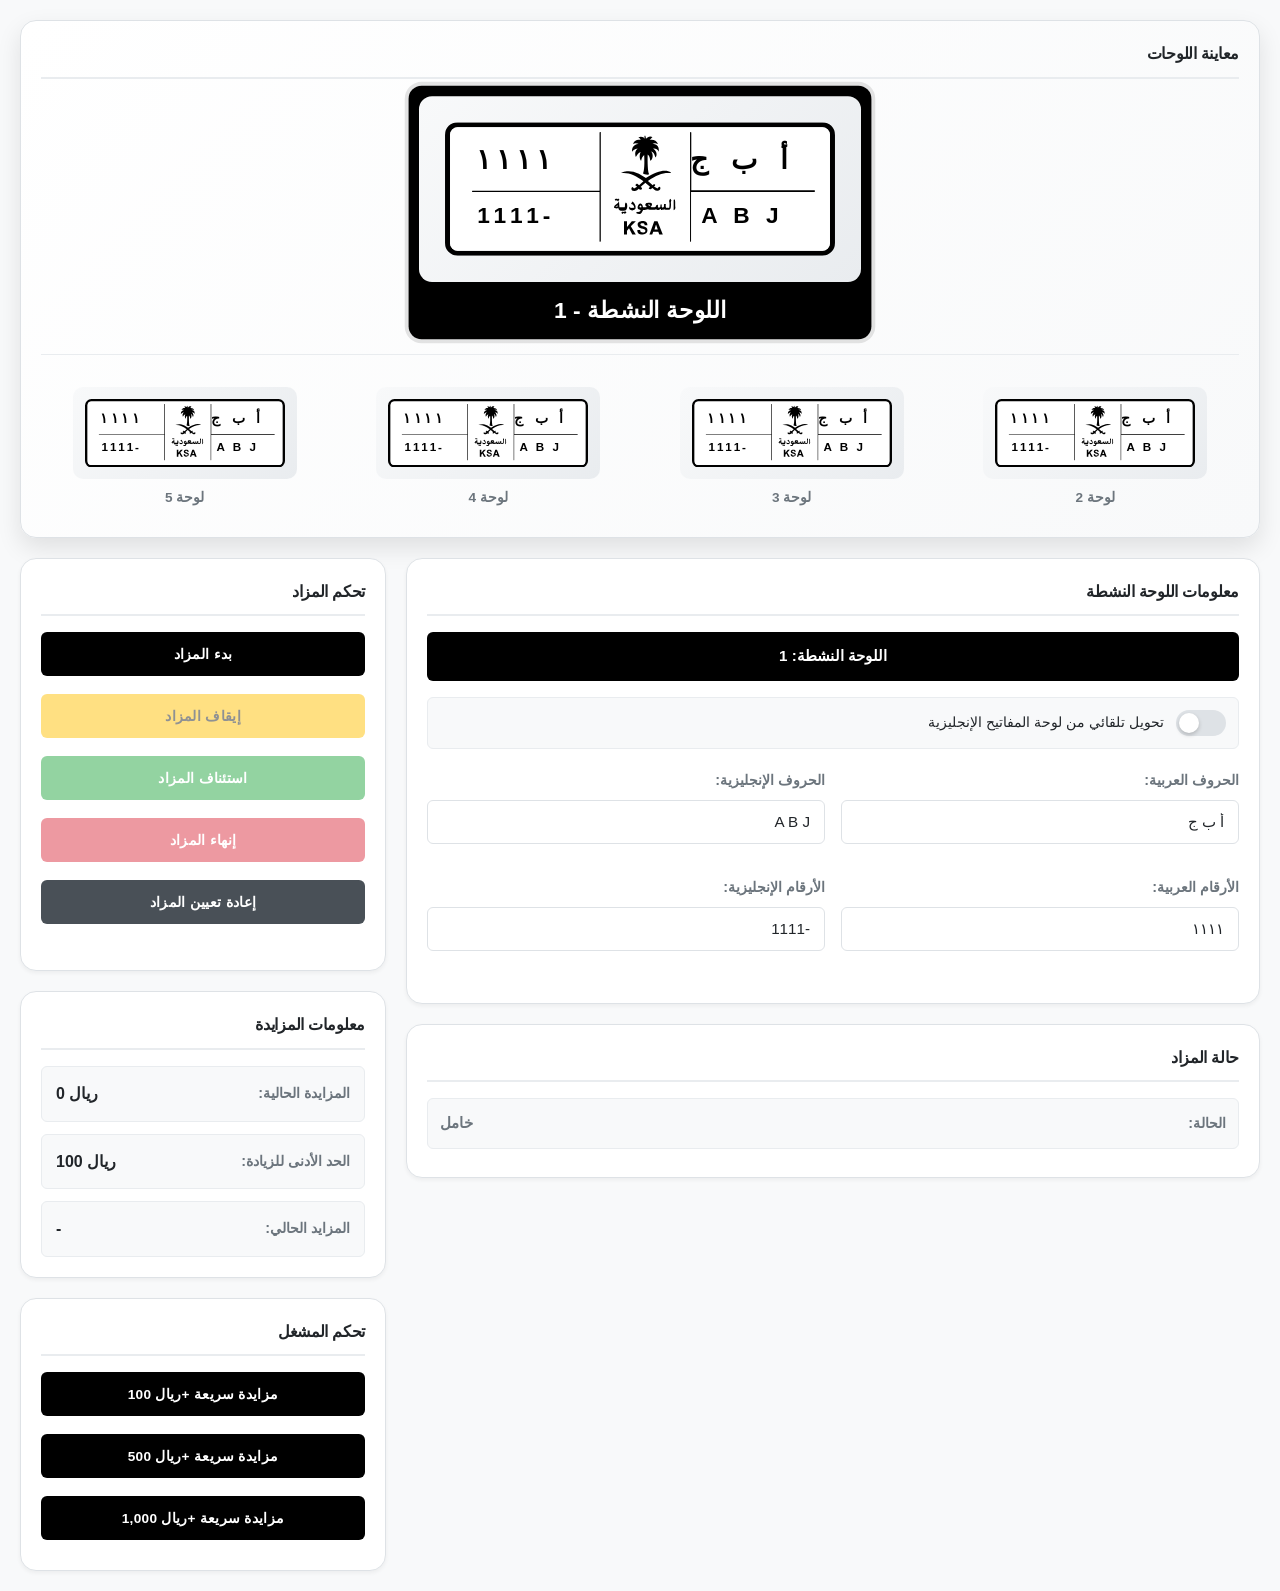
==== auction-panel.html @ 618ac8d3 "Update website" ====
<!DOCTYPE html>
<html lang="ar" dir="rtl">
<head>
    <meta charset="UTF-8">
    <meta name="viewport" content="width=device-width, initial-scale=1.0">
    <title>نظام مزاد اللوحات السعودية</title>
    <link rel="stylesheet" href="css/auction-panel.css">
</head>
<body>
    <div class="container">
        <!-- Plates Section -->
        <header class="plates-header">
            <section class="card plates-preview">
                <h2>معاينة اللوحات</h2>
                
                <!-- Main Active Plate -->
                <div class="main-plate-section">
                    <div class="plate-item main-plate selected" data-plate="1">
                        <div class="plate-container">
                            <div class="plate-wrapper">
                                <svg xmlns="http://www.w3.org/2000/svg" viewBox="0 0 154.7 53" preserveAspectRatio="xMidYMid meet" class="plate-svg-wrapper">
                                    <image href="plate form/plate-template.svg" x="0" y="0" width="154.7" height="53" preserveAspectRatio="none" />
                                    <g class="plate-text-overlay" dominant-baseline="middle">
                                        <text id="overlayArabicNumbers1" x="28" y="15.5" text-anchor="middle" font-size="11" font-weight="700" letter-spacing="2" fill="#000000" font-family="Arial, Helvetica, sans-serif" direction="rtl">۱۱۱۱</text>
                                        <text id="overlayArabicLetters1" x="118" y="15.5" text-anchor="middle" font-size="11" font-weight="700" letter-spacing="3" fill="#000000" font-family="Arial, Helvetica, sans-serif" direction="rtl">أ ب ج</text>
                                        <text id="overlayEnglishNumbers1" x="28" y="37.5" text-anchor="middle" font-size="9" font-weight="700" letter-spacing="1.5" fill="#000000" font-family="Arial, Helvetica, sans-serif">-1111</text>
                                        <text id="overlayEnglishLetters1" x="118" y="37.5" text-anchor="middle" font-size="9" font-weight="700" letter-spacing="2" fill="#000000" font-family="Arial, Helvetica, sans-serif">A B J</text>
                                    </g>
                                </svg>
                            </div>
                        </div>
                        <div class="plate-number">اللوحة النشطة - 1</div>
                    </div>
                </div>

                <!-- Smaller Plates Grid -->
                <div class="smaller-plates-grid">
                    <!-- Plate 2 -->
                    <div class="plate-item small-plate" data-plate="2">
                        <div class="plate-container">
                            <div class="plate-wrapper">
                                <svg xmlns="http://www.w3.org/2000/svg" viewBox="0 0 154.7 53" preserveAspectRatio="xMidYMid meet" class="plate-svg-wrapper">
                                    <image href="plate form/plate-template.svg" x="0" y="0" width="154.7" height="53" preserveAspectRatio="none" />
                                    <g class="plate-text-overlay" dominant-baseline="middle">
                                        <text id="overlayArabicNumbers2" x="28" y="15.5" text-anchor="middle" font-size="11" font-weight="700" letter-spacing="2" fill="#000000" font-family="Arial, Helvetica, sans-serif" direction="rtl">۱۱۱۱</text>
                                        <text id="overlayArabicLetters2" x="118" y="15.5" text-anchor="middle" font-size="11" font-weight="700" letter-spacing="3" fill="#000000" font-family="Arial, Helvetica, sans-serif" direction="rtl">أ ب ج</text>
                                        <text id="overlayEnglishNumbers2" x="28" y="37.5" text-anchor="middle" font-size="9" font-weight="700" letter-spacing="1.5" fill="#000000" font-family="Arial, Helvetica, sans-serif">-1111</text>
                                        <text id="overlayEnglishLetters2" x="118" y="37.5" text-anchor="middle" font-size="9" font-weight="700" letter-spacing="2" fill="#000000" font-family="Arial, Helvetica, sans-serif">A B J</text>
                                    </g>
                                </svg>
                            </div>
                        </div>
                        <div class="plate-number">لوحة 2</div>
                    </div>

                    <!-- Plate 3 -->
                    <div class="plate-item small-plate" data-plate="3">
                        <div class="plate-container">
                            <div class="plate-wrapper">
                                <svg xmlns="http://www.w3.org/2000/svg" viewBox="0 0 154.7 53" preserveAspectRatio="xMidYMid meet" class="plate-svg-wrapper">
                                    <image href="plate form/plate-template.svg" x="0" y="0" width="154.7" height="53" preserveAspectRatio="none" />
                                    <g class="plate-text-overlay" dominant-baseline="middle">
                                        <text id="overlayArabicNumbers3" x="28" y="15.5" text-anchor="middle" font-size="11" font-weight="700" letter-spacing="2" fill="#000000" font-family="Arial, Helvetica, sans-serif" direction="rtl">۱۱۱۱</text>
                                        <text id="overlayArabicLetters3" x="118" y="15.5" text-anchor="middle" font-size="11" font-weight="700" letter-spacing="3" fill="#000000" font-family="Arial, Helvetica, sans-serif" direction="rtl">أ ب ج</text>
                                        <text id="overlayEnglishNumbers3" x="28" y="37.5" text-anchor="middle" font-size="9" font-weight="700" letter-spacing="1.5" fill="#000000" font-family="Arial, Helvetica, sans-serif">-1111</text>
                                        <text id="overlayEnglishLetters3" x="118" y="37.5" text-anchor="middle" font-size="9" font-weight="700" letter-spacing="2" fill="#000000" font-family="Arial, Helvetica, sans-serif">A B J</text>
                                    </g>
                                </svg>
                            </div>
                        </div>
                        <div class="plate-number">لوحة 3</div>
                    </div>

                    <!-- Plate 4 -->
                    <div class="plate-item small-plate" data-plate="4">
                        <div class="plate-container">
                            <div class="plate-wrapper">
                                <svg xmlns="http://www.w3.org/2000/svg" viewBox="0 0 154.7 53" preserveAspectRatio="xMidYMid meet" class="plate-svg-wrapper">
                                    <image href="plate form/plate-template.svg" x="0" y="0" width="154.7" height="53" preserveAspectRatio="none" />
                                    <g class="plate-text-overlay" dominant-baseline="middle">
                                        <text id="overlayArabicNumbers4" x="28" y="15.5" text-anchor="middle" font-size="11" font-weight="700" letter-spacing="2" fill="#000000" font-family="Arial, Helvetica, sans-serif" direction="rtl">۱۱۱۱</text>
                                        <text id="overlayArabicLetters4" x="118" y="15.5" text-anchor="middle" font-size="11" font-weight="700" letter-spacing="3" fill="#000000" font-family="Arial, Helvetica, sans-serif" direction="rtl">أ ب ج</text>
                                        <text id="overlayEnglishNumbers4" x="28" y="37.5" text-anchor="middle" font-size="9" font-weight="700" letter-spacing="1.5" fill="#000000" font-family="Arial, Helvetica, sans-serif">-1111</text>
                                        <text id="overlayEnglishLetters4" x="118" y="37.5" text-anchor="middle" font-size="9" font-weight="700" letter-spacing="2" fill="#000000" font-family="Arial, Helvetica, sans-serif">A B J</text>
                                    </g>
                                </svg>
                            </div>
                        </div>
                        <div class="plate-number">لوحة 4</div>
                    </div>

                    <!-- Plate 5 -->
                    <div class="plate-item small-plate" data-plate="5">
                        <div class="plate-container">
                            <div class="plate-wrapper">
                                <svg xmlns="http://www.w3.org/2000/svg" viewBox="0 0 154.7 53" preserveAspectRatio="xMidYMid meet" class="plate-svg-wrapper">
                                    <image href="plate form/plate-template.svg" x="0" y="0" width="154.7" height="53" preserveAspectRatio="none" />
                                    <g class="plate-text-overlay" dominant-baseline="middle">
                                        <text id="overlayArabicNumbers5" x="28" y="15.5" text-anchor="middle" font-size="11" font-weight="700" letter-spacing="2" fill="#000000" font-family="Arial, Helvetica, sans-serif" direction="rtl">۱۱۱۱</text>
                                        <text id="overlayArabicLetters5" x="118" y="15.5" text-anchor="middle" font-size="11" font-weight="700" letter-spacing="3" fill="#000000" font-family="Arial, Helvetica, sans-serif" direction="rtl">أ ب ج</text>
                                        <text id="overlayEnglishNumbers5" x="28" y="37.5" text-anchor="middle" font-size="9" font-weight="700" letter-spacing="1.5" fill="#000000" font-family="Arial, Helvetica, sans-serif">-1111</text>
                                        <text id="overlayEnglishLetters5" x="118" y="37.5" text-anchor="middle" font-size="9" font-weight="700" letter-spacing="2" fill="#000000" font-family="Arial, Helvetica, sans-serif">A B J</text>
                                    </g>
                                </svg>
                            </div>
                        </div>
                        <div class="plate-number">لوحة 5</div>
                    </div>
                </div>
            </section>
        </header>

        <!-- Main Content Area -->
        <div class="main-content">
            <!-- Left Panel - Plate Information (70%) -->
            <aside class="panel left-panel">
                <section class="card">
                    <h2>معلومات اللوحة النشطة</h2>
                    <form id="plateForm">
                        <div class="selected-plate-indicator">
                            <span id="selectedPlateLabel">اللوحة النشطة: 1</span>
                        </div>
                        
                        <div class="conversion-toggle">
                            <label class="toggle-switch">
                                <input type="checkbox" id="autoConversionToggle">
                                <span class="toggle-slider"></span>
                                <span class="toggle-label">تحويل تلقائي من لوحة المفاتيح الإنجليزية</span>
                            </label>
                        </div>
                        
                        <div class="form-row">
                            <div class="form-group">
                                <label for="arabicLetters">الحروف العربية:</label>
                                <input type="text" id="arabicLetters" value="أ ب ج" maxlength="15" placeholder="أ ب ج">
                            </div>
                            <div class="form-group">
                                <label for="englishLetters">الحروف الإنجليزية:</label>
                                <input type="text" id="englishLetters" value="A B J" maxlength="15" placeholder="A B J">
                            </div>
                        </div>
                        <div class="form-row">
                            <div class="form-group">
                                <label for="arabicNumbers">الأرقام العربية:</label>
                                <input type="text" id="arabicNumbers" value="۱۱۱۱" maxlength="10" placeholder="۱۱۱۱">
                            </div>
                            <div class="form-group">
                                <label for="englishNumbers">الأرقام الإنجليزية:</label>
                                <input type="text" id="englishNumbers" value="-1111" maxlength="10" placeholder="-1111">
                            </div>
                        </div>
                    </form>
                </section>

                <section class="card">
                    <h2>حالة المزاد</h2>
                    <div class="status-indicator">
                        <span class="status-label">الحالة:</span>
                        <span id="auctionStatus" class="status-value status-idle">خامل</span>
                    </div>
                </section>
            </aside>

            <!-- Right Panel - Auction Controls (30%) -->
            <aside class="panel right-panel">
                <section class="card">
                    <h2>تحكم المزاد</h2>
                    <div class="control-buttons">
                        <button id="startAuction" class="btn btn-primary">بدء المزاد</button>
                        <button id="pauseAuction" class="btn btn-warning" disabled>إيقاف المزاد</button>
                        <button id="resumeAuction" class="btn btn-success" disabled>استئناف المزاد</button>
                        <button id="endAuction" class="btn btn-danger" disabled>إنهاء المزاد</button>
                        <button id="resetAuction" class="btn btn-secondary">إعادة تعيين المزاد</button>
                    </div>
                </section>

                <section class="card">
                    <h2>معلومات المزايدة</h2>
                    <div class="bid-info">
                        <div class="bid-field">
                            <label>المزايدة الحالية:</label>
                            <span id="displayCurrentBid">ريال 0</span>
                        </div>
                        <div class="bid-field">
                            <label>الحد الأدنى للزيادة:</label>
                            <span id="displayMinIncrement">ريال 100</span>
                        </div>
                        <div class="bid-field">
                            <label>المزايد الحالي:</label>
                            <span id="displayBidder">-</span>
                        </div>
                    </div>
                </section>

                <section class="card">
                    <h2>تحكم المشغل</h2>
                    <div class="quick-actions">
                        <button id="quickBid" class="btn btn-quick">مزايدة سريعة +ريال 100</button>
                        <button id="quickBid500" class="btn btn-quick">مزايدة سريعة +ريال 500</button>
                        <button id="quickBid1000" class="btn btn-quick">مزايدة سريعة +ريال 1,000</button>
                    </div>
                </section>
            </aside>
        </div>
    </div>

    <!-- Scripts -->
    <script src="js/auction-panel.js"></script>
</body>
</html>
---- css/auction-panel.css ----
/* Reset and Base Styles */
* {
    margin: 0;
    padding: 0;
    box-sizing: border-box;
}

:root {
    --bg-primary: #f8f9fa;
    --bg-secondary: #ffffff;
    --bg-card: #ffffff;
    --text-primary: #212529;
    --text-secondary: #6c757d;
    --accent-primary: #000000;
    --accent-secondary: #495057;
    --success: #28a745;
    --warning: #ffc107;
    --danger: #dc3545;
    --border-color: #dee2e6;
    --border-light: #e9ecef;
    --shadow-sm: 0 2px 4px rgba(0,0,0,0.05);
    --shadow-md: 0 4px 6px rgba(0,0,0,0.1);
    --shadow-lg: 0 10px 25px rgba(0,0,0,0.1);
    --radius-sm: 6px;
    --radius-md: 10px;
    --radius-lg: 16px;
}

body {
    font-family: 'Segoe UI', Tahoma, Geneva, Verdana, sans-serif;
    background-color: var(--bg-primary);
    color: var(--text-primary);
    line-height: 1.6;
    min-height: 100vh;
}

/* Container */
.container {
    display: flex;
    flex-direction: column;
    gap: 20px;
    padding: 20px;
    max-width: 1600px;
    margin: 0 auto;
}

/* Plates Header */
.plates-header {
    width: 100%;
    display: flex;
    justify-content: center;
    margin-bottom: 0;
}

.plates-header .card {
    width: 100%;
    max-width: 100%;
    background: linear-gradient(135deg, var(--bg-secondary) 0%, var(--bg-primary) 100%);
    box-shadow: var(--shadow-lg);
}

/* Plates Grid */
.plates-grid {
    display: grid;
    grid-template-columns: repeat(auto-fit, minmax(280px, 1fr));
    gap: 20px;
    margin-top: 16px;
}

.plate-item {
    display: flex;
    flex-direction: column;
    align-items: center;
    cursor: pointer;
    transition: all 0.3s ease;
    border-radius: var(--radius-md);
    padding: 8px;
}

.plate-item:hover {
    background-color: var(--bg-secondary);
    transform: translateY(-2px);
}

.plate-item.selected {
    background-color: var(--accent-primary);
    box-shadow: 0 0 0 3px rgba(0, 0, 0, 0.1);
}

.plate-item.selected .plate-number {
    color: white;
    font-weight: 700;
}

.plate-number {
    margin-top: 8px;
    font-weight: 600;
    font-size: 0.9rem;
    color: var(--text-secondary);
}

/* Main Plate Section */
.main-plate-section {
    display: flex;
    justify-content: center;
    margin-bottom: 24px;
}

.main-plate {
    transform: scale(1.3);
    margin: 20px;
}

.main-plate .plate-wrapper {
    max-width: 500px;
}

.main-plate .plate-number {
    font-size: 1.1rem;
    font-weight: 700;
}

/* Smaller Plates Grid */
.smaller-plates-grid {
    display: grid;
    grid-template-columns: repeat(4, 1fr);
    gap: 16px;
    margin-top: 24px;
    padding-top: 24px;
    border-top: 1px solid var(--border-light);
}

.small-plate .plate-wrapper {
    max-width: 200px;
}

.small-plate .plate-container {
    padding: 12px;
    min-height: 80px;
}

.small-plate .plate-number {
    font-size: 0.85rem;
}

/* Selected Plate Indicator */
.selected-plate-indicator {
    display: flex;
    justify-content: center;
    padding: 12px;
    background-color: var(--accent-primary);
    color: white;
    border-radius: var(--radius-sm);
    margin-bottom: 16px;
    font-weight: 600;
    font-size: 0.95rem;
}

/* Conversion Toggle */
.conversion-toggle {
    margin-bottom: 20px;
    padding: 12px;
    background-color: var(--bg-primary);
    border: 1px solid var(--border-light);
    border-radius: var(--radius-sm);
}

.toggle-switch {
    display: flex;
    align-items: center;
    gap: 12px;
    cursor: pointer;
    user-select: none;
}

.toggle-switch input[type="checkbox"] {
    display: none;
}

.toggle-slider {
    position: relative;
    width: 50px;
    height: 26px;
    background-color: var(--border-color);
    border-radius: 26px;
    transition: background-color 0.3s ease;
}

.toggle-slider::before {
    content: '';
    position: absolute;
    top: 3px;
    left: 3px;
    width: 20px;
    height: 20px;
    background-color: white;
    border-radius: 50%;
    transition: transform 0.3s ease;
    box-shadow: 0 2px 4px rgba(0, 0, 0, 0.2);
}

.toggle-switch input[type="checkbox"]:checked + .toggle-slider {
    background-color: var(--accent-primary);
}

.toggle-switch input[type="checkbox"]:checked + .toggle-slider::before {
    transform: translateX(24px);
}

.toggle-label {
    font-size: 0.9rem;
    font-weight: 500;
    color: var(--text-primary);
}

/* Main Content Area */
.main-content {
    display: grid;
    grid-template-columns: 7fr 3fr;
    gap: 20px;
    flex: 1;
}

/* Panels */
.panel {
    display: flex;
    flex-direction: column;
    gap: 20px;
}

/* Cards */
.card {
    background-color: var(--bg-card);
    border-radius: var(--radius-lg);
    padding: 20px;
    border: 1px solid var(--border-color);
    box-shadow: var(--shadow-sm);
    transition: box-shadow 0.3s ease;
}

.card:hover {
    box-shadow: var(--shadow-md);
}

.card h2 {
    margin-bottom: 16px;
    font-size: 1rem;
    font-weight: 700;
    color: var(--text-primary);
    border-bottom: 2px solid var(--border-light);
    padding-bottom: 10px;
    letter-spacing: -0.3px;
}

/* Buttons */
.btn {
    padding: 0 20px;
    height: 44px;
    border: none;
    border-radius: var(--radius-sm);
    font-size: 0.9rem;
    font-weight: 600;
    cursor: pointer;
    transition: all 0.2s ease;
    width: 100%;
    margin-bottom: 10px;
    letter-spacing: 0.3px;
    display: flex;
    align-items: center;
    justify-content: center;
}

.btn:hover:not(:disabled) {
    transform: translateY(-1px);
    box-shadow: var(--shadow-sm);
}

.btn:active:not(:disabled) {
    transform: translateY(0);
}

.btn:disabled {
    opacity: 0.5;
    cursor: not-allowed;
}

.btn-primary {
    background-color: var(--accent-primary);
    color: white;
}

.btn-primary:hover:not(:disabled) {
    background-color: #333;
}

.btn-warning {
    background-color: var(--warning);
    color: #212529;
}

.btn-warning:hover:not(:disabled) {
    background-color: #e0a800;
}

.btn-success {
    background-color: var(--success);
    color: white;
}

.btn-success:hover:not(:disabled) {
    background-color: #218838;
}

.btn-danger {
    background-color: var(--danger);
    color: white;
}

.btn-danger:hover:not(:disabled) {
    background-color: #c82333;
}

.btn-secondary {
    background-color: var(--accent-secondary);
    color: white;
}

.btn-secondary:hover:not(:disabled) {
    background-color: #343a40;
}

.btn-nav {
    background-color: var(--bg-secondary);
    border: 1px solid var(--border-color);
    color: var(--text-primary);
}

.btn-nav:hover:not(:disabled) {
    background-color: var(--bg-primary);
    border-color: var(--accent-secondary);
}

.btn-timer {
    background-color: var(--accent-secondary);
    color: white;
    padding: 8px 16px;
    font-size: 0.85rem;
}

.btn-timer:hover:not(:disabled) {
    background-color: #343a40;
}

.btn-quick {
    background-color: var(--accent-primary);
    color: white;
    font-size: 0.85rem;
    padding: 10px 16px;
}

.btn-quick:hover:not(:disabled) {
    background-color: #333;
}

/* Control Buttons */
.control-buttons {
    display: flex;
    flex-direction: column;
    gap: 8px;
    margin-bottom: 16px;
}

.navigation-buttons {
    display: flex;
    gap: 8px;
}

.navigation-buttons .btn {
    width: 48%;
}

/* Timer Display */
.timer-display {
    font-size: 2.5rem;
    font-weight: 700;
    text-align: center;
    margin: 20px 0;
    font-family: 'Courier New', monospace;
    letter-spacing: 4px;
    color: var(--text-primary);
}

.timer-controls {
    display: flex;
    flex-direction: column;
    gap: 12px;
}

.timer-controls label {
    font-weight: 600;
    font-size: 0.9rem;
    color: var(--text-secondary);
}

.timer-controls input[type="number"] {
    padding: 10px;
    border: 1px solid var(--border-color);
    border-radius: var(--radius-sm);
    font-size: 1rem;
}

.timer-buttons {
    display: grid;
    grid-template-columns: 1fr 1fr;
    gap: 8px;
}

/* Bid Information */
.bid-info {
    display: flex;
    flex-direction: column;
    gap: 16px;
}

.bid-field {
    display: flex;
    justify-content: space-between;
    align-items: center;
    padding: 12px;
    background-color: var(--bg-primary);
    border-radius: var(--radius-sm);
    border: 1px solid var(--border-light);
}

.bid-field label {
    font-weight: 600;
    font-size: 0.9rem;
    color: var(--text-secondary);
}

.bid-field span {
    font-weight: 700;
    font-size: 1rem;
    color: var(--text-primary);
}

/* Quick Actions */
.quick-actions {
    display: flex;
    flex-direction: column;
    gap: 8px;
}

.btn-quick {
    background-color: var(--accent-primary);
    color: white;
    padding: 12px;
}

.btn-quick:hover:not(:disabled) {
background-color: #333;
}

/* Timer Display */
.timer-display {
font-size: 2.5rem;
font-weight: 700;
text-align: center;
margin: 20px 0;
font-family: 'Courier New', monospace;
letter-spacing: 4px;
color: var(--text-primary);
}

.timer-display.alert {
color: var(--danger);
animation: pulse 1s infinite;
}

@keyframes pulse {
0%, 100% {
opacity: 1;
}
50% {
opacity: 0.5;
}
}

.timer-controls label {
font-size: 0.9rem;
color: var(--text-secondary);
}

.timer-controls input {
padding: 10px;
border: 1px solid var(--border-color);
border-radius: var(--radius-sm);
background-color: var(--bg-secondary);
color: var(--text-primary);
font-size: 1rem;
}

/* Bid Information */
.bid-info {
    display: flex;
    flex-direction: column;
    gap: 12px;
}

.bid-field {
    display: flex;
    justify-content: space-between;
    align-items: center;
    padding: 14px;
    background-color: var(--bg-primary);
    border-radius: var(--radius-sm);
    border: 1px solid var(--border-light);
}

.bid-field label {
    font-weight: 600;
    color: var(--text-secondary);
    font-size: 0.9rem;
}

.bid-field span {
    font-weight: 700;
    color: var(--text-primary);
    font-size: 1rem;
}

/* Quick Actions */
.quick-actions {
    display: flex;
    flex-direction: column;
    gap: 8px;
}

/* Plate Preview */
.plate-preview {
    flex: 1;
    display: flex;
    flex-direction: column;
}

.plate-container {
    display: flex;
    align-items: center;
    justify-content: center;
    padding: 20px;
    background: linear-gradient(135deg, #f8f9fa 0%, #e9ecef 100%);
    border-radius: var(--radius-md);
    min-height: 120px;
}


.plates-wrapper {
    display: flex;
    flex-direction: column;
    gap: 20px;
    align-items: center;
}

.plate-wrapper {
    width: 100%;
    max-width: 450px;
    display: flex;
    justify-content: center;
}

.plate-svg-wrapper {
    width: 100%;
    height: auto;
    max-width: 450px;
    display: block;
}

.plate-text-overlay {
    pointer-events: none;
    will-change: transform;
}

.plate-text-overlay text {
    cursor: default;
    text-rendering: optimizeLegibility;
    -webkit-font-smoothing: antialiased;
    -moz-osx-font-smoothing: grayscale;
}


/* Form Styles */
.plate-input-group {
    margin-bottom: 24px;
    padding-bottom: 20px;
    border-bottom: 1px solid var(--border-light);
}

.plate-input-group:last-child {
    border-bottom: none;
    margin-bottom: 0;
}

.plate-input-group h3 {
    font-size: 0.95rem;
    font-weight: 600;
    color: var(--text-primary);
    margin-bottom: 12px;
}

.form-row {
    display: grid;
    grid-template-columns: 1fr 1fr;
    gap: 16px;
    margin-bottom: 16px;
}

.form-row .form-group:last-child {
    margin-bottom: 0;
}

.form-group {
    margin-bottom: 16px;
}

.form-group label {
    display: block;
    margin-bottom: 8px;
    font-weight: 600;
    font-size: 0.9rem;
    color: var(--text-secondary);
}

.form-group input,
.form-group select,
.form-group textarea {
    width: 100%;
    height: 44px;
    padding: 0 14px;
    border: 1px solid var(--border-color);
    border-radius: var(--radius-sm);
    background-color: var(--bg-secondary);
    color: var(--text-primary);
    font-size: 0.95rem;
    font-family: inherit;
    transition: border-color 0.2s ease, box-shadow 0.2s ease;
}

.form-group textarea {
    height: auto;
    min-height: 88px;
    padding: 12px 14px;
    resize: vertical;
}

.form-group input:focus,
.form-group select:focus,
.form-group textarea:focus {
    outline: none;
    border-color: var(--accent-primary);
    box-shadow: 0 0 0 3px rgba(0, 0, 0, 0.1);
}

/* Status Indicators */
.status-indicator {
    display: flex;
    justify-content: space-between;
    align-items: center;
    padding: 12px;
    background-color: var(--bg-primary);
    border-radius: var(--radius-sm);
    border: 1px solid var(--border-light);
    margin-bottom: 8px;
}

.status-label {
    font-weight: 600;
    font-size: 0.9rem;
    color: var(--text-secondary);
}

.status-value {
    font-weight: 700;
    font-size: 0.95rem;
    color: var(--text-primary);
}

.status-idle {
    color: var(--text-secondary);
}

.status-active {
    color: var(--success);
}

.status-paused {
    color: var(--warning);
}

.status-ended {
    color: var(--danger);
}


/* Responsive Design */
@media (max-width: 1200px) {
    .main-content {
        grid-template-columns: 6fr 4fr;
    }
    
    .smaller-plates-grid {
        grid-template-columns: repeat(2, 1fr);
    }
    
    .main-plate {
        transform: scale(1.2);
    }
}

@media (max-width: 992px) {
    .main-content {
        grid-template-columns: 1fr;
    }
    
    .form-row {
        grid-template-columns: 1fr;
    }
    
    .plates-header .card {
        padding: 16px;
    }
    
    .smaller-plates-grid {
        grid-template-columns: repeat(2, 1fr);
        gap: 12px;
    }
    
    .main-plate {
        transform: scale(1.1);
        margin: 15px;
    }
}

@media (max-width: 768px) {
    .container {
        padding: 12px;
        gap: 12px;
    }
    
    .main-content {
        grid-template-columns: 1fr;
        gap: 12px;
    }
    
    .card {
        padding: 14px;
    }
    
    .card h2 {
        font-size: 0.95rem;
        margin-bottom: 12px;
        padding-bottom: 8px;
    }
    
    /* Plates optimization */
    .plates-header .card {
        padding: 14px;
    }
    
    .main-plate-section {
        margin-bottom: 16px;
    }
    
    .main-plate {
        transform: scale(1.0);
        margin: 10px;
    }
    
    .main-plate .plate-wrapper {
        max-width: 350px;
    }
    
    .smaller-plates-grid {
        grid-template-columns: repeat(2, 1fr);
        gap: 10px;
        margin-top: 16px;
        padding-top: 16px;
    }
    
    .small-plate .plate-wrapper {
        max-width: 150px;
    }
    
    .small-plate .plate-container {
        padding: 10px;
        min-height: 70px;
    }
    
    .plate-number {
        font-size: 0.8rem;
    }
    
    /* Button optimization */
    .btn {
        height: 42px;
        font-size: 0.85rem;
        padding: 0 16px;
        margin-bottom: 8px;
    }
    
    /* Form optimization */
    .form-group input,
    .form-group select {
        height: 42px;
        padding: 0 12px;
        font-size: 0.9rem;
    }
    
    .form-group textarea {
        min-height: 80px;
        padding: 10px 12px;
    }
    
    .form-group label {
        font-size: 0.85rem;
        margin-bottom: 6px;
    }
    
    .selected-plate-indicator {
        font-size: 0.85rem;
        padding: 10px;
    }
    
    /* Status indicators */
    .status-indicator {
        padding: 10px;
    }
    
    .status-label {
        font-size: 0.85rem;
    }
    
    .status-value {
        font-size: 0.9rem;
    }
    
    /* Bid fields */
    .bid-field {
        padding: 10px;
    }
    
    .bid-field label {
        font-size: 0.85rem;
    }
    
    .bid-field span {
        font-size: 0.9rem;
    }
}

@media (max-width: 480px) {
    .container {
        padding: 10px;
        gap: 10px;
    }
    
    .main-content {
        gap: 10px;
    }
    
    .card {
        padding: 12px;
    }
    
    .card h2 {
        font-size: 0.9rem;
        margin-bottom: 10px;
        padding-bottom: 8px;
    }
    
    /* Plates mobile optimization */
    .plates-header .card {
        padding: 12px;
    }
    
    .main-plate-section {
        margin-bottom: 12px;
    }
    
    .main-plate {
        transform: scale(0.9);
        margin: 5px;
    }
    
    .main-plate .plate-wrapper {
        max-width: 300px;
    }
    
    .smaller-plates-grid {
        grid-template-columns: 1fr;
        gap: 12px;
        margin-top: 12px;
        padding-top: 12px;
    }
    
    .small-plate .plate-wrapper {
        max-width: 250px;
    }
    
    .small-plate .plate-container {
        padding: 8px;
        min-height: 60px;
    }
    
    .plate-number {
        font-size: 0.85rem;
    }
    
    /* Button mobile optimization */
    .btn {
        height: 40px;
        font-size: 0.8rem;
        padding: 0 14px;
        margin-bottom: 6px;
    }
    
    .btn-quick {
        font-size: 0.75rem;
        padding: 10px;
    }
    
    /* Form mobile optimization */
    .form-row {
        margin-bottom: 12px;
        gap: 10px;
        grid-template-columns: 1fr;
    }
    
    .form-group {
        margin-bottom: 12px;
    }
    
    .form-group input,
    .form-group select {
        height: 40px;
        padding: 0 10px;
        font-size: 0.85rem;
    }
    
    .form-group textarea {
        min-height: 70px;
        padding: 8px 10px;
        font-size: 0.85rem;
    }
    
    .form-group label {
        font-size: 0.8rem;
        margin-bottom: 5px;
    }
    
    .selected-plate-indicator {
        font-size: 0.8rem;
        padding: 8px;
    }
    
    /* Status indicators mobile */
    .status-indicator {
        padding: 8px;
        margin-bottom: 6px;
    }
    
    .status-label {
        font-size: 0.8rem;
    }
    
    .status-value {
        font-size: 0.85rem;
    }
    
    /* Bid fields mobile */
    .bid-field {
        padding: 8px;
        margin-bottom: 8px;
    }
    
    .bid-field label {
        font-size: 0.8rem;
    }
    
    .bid-field span {
        font-size: 0.85rem;
    }
    
    /* Quick actions mobile */
    .quick-actions {
        gap: 6px;
    }
}

/* Landscape orientation optimization */
@media (max-height: 500px) and (orientation: landscape) {
    .container {
        padding: 8px;
        gap: 8px;
    }
    
    .card {
        padding: 10px;
    }
    
    .card h2 {
        font-size: 0.85rem;
        margin-bottom: 8px;
        padding-bottom: 6px;
    }
    
    .main-plate-section {
        margin-bottom: 8px;
    }
    
    .main-plate {
        transform: scale(0.8);
        margin: 5px;
    }
    
    .main-plate .plate-wrapper {
        max-width: 300px;
    }
    
    .smaller-plates-grid {
        grid-template-columns: repeat(4, 1fr);
        gap: 8px;
        margin-top: 12px;
        padding-top: 12px;
    }
    
    .small-plate .plate-wrapper {
        max-width: 120px;
    }
    
    .small-plate .plate-container {
        padding: 6px;
        min-height: 50px;
    }
    
    .plate-number {
        font-size: 0.7rem;
    }
    
    .btn {
        height: 36px;
        font-size: 0.75rem;
        margin-bottom: 4px;
    }
    
    .form-group input,
    .form-group select {
        height: 36px;
        font-size: 0.8rem;
    }
    
    .selected-plate-indicator {
        padding: 8px;
        font-size: 0.75rem;
    }
}

/* Touch device optimizations */
@media (hover: none) and (pointer: coarse) {
    .btn {
        min-height: 48px;
        min-width: 48px;
    }
    
    .form-group input,
    .form-group select {
        min-height: 48px;
        font-size: 16px; /* Prevent iOS zoom */
    }
    
    .status-indicator {
        min-height: 48px;
    }
    
    .bid-field {
        min-height: 48px;
    }
    
    .plate-item {
        padding: 12px;
    }
}

/* Scrollbar Styling */
::-webkit-scrollbar {
    width: 8px;
}

::-webkit-scrollbar-track {
    background: var(--bg-primary);
}

::-webkit-scrollbar-thumb {
    background: var(--accent-secondary);
    border-radius: 4px;
}

::-webkit-scrollbar-thumb:hover {
    background: var(--accent-primary);
}
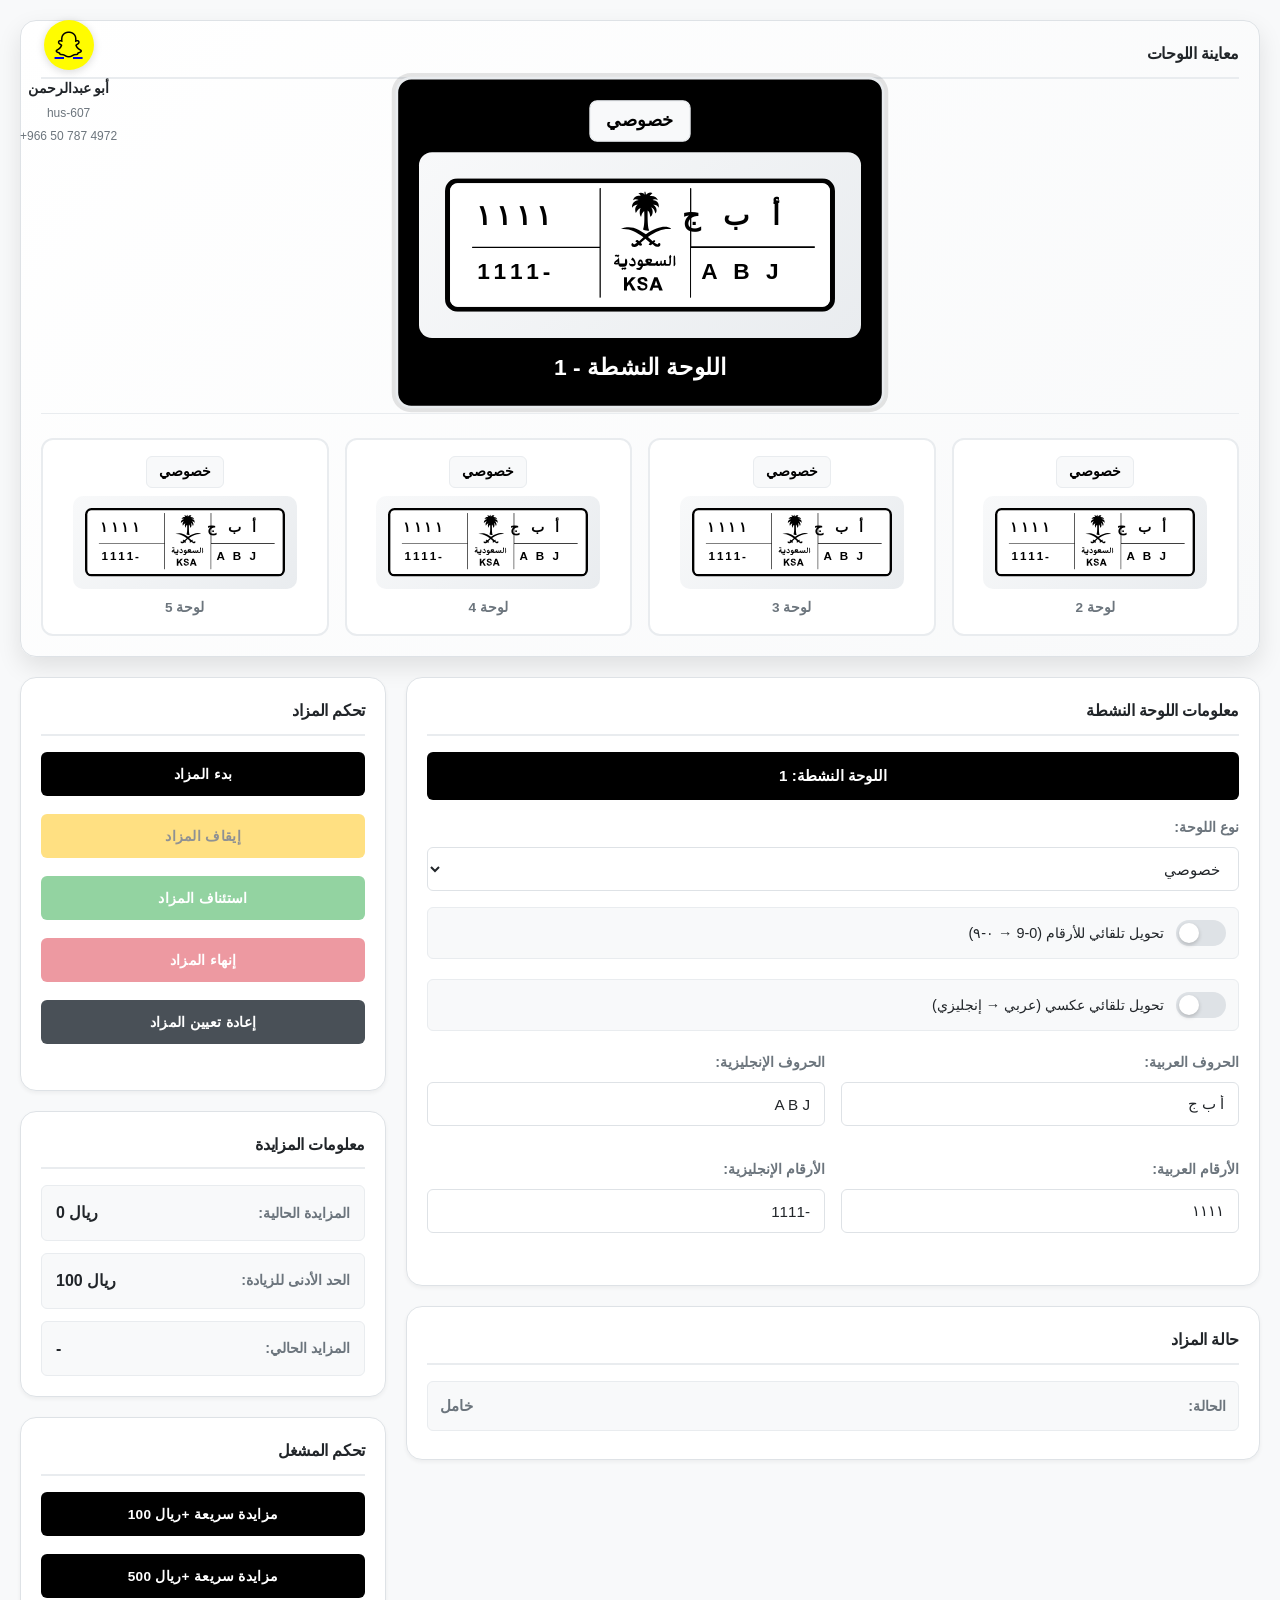
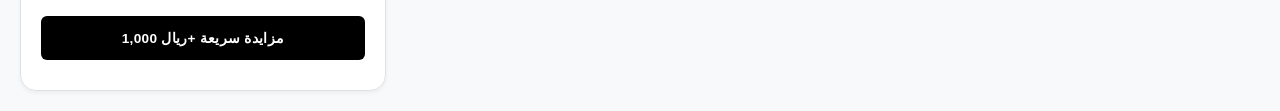
==== commit 2fc014b7: "Update license plate editor changes" ====
--- a/auction-panel.html
+++ b/auction-panel.html
@@ -5,8 +5,19 @@
     <meta name="viewport" content="width=device-width, initial-scale=1.0">
     <title>نظام مزاد اللوحات السعودية</title>
     <link rel="stylesheet" href="css/auction-panel.css">
+    <link rel="stylesheet" href="https://cdnjs.cloudflare.com/ajax/libs/font-awesome/6.4.0/css/all.min.css">
 </head>
 <body>
+    <!-- Snapchat Icon -->
+    <div class="snapchat-icon">
+        <a href="https://www.snapchat.com/add/hus-607?share_id=SHvOu8GKRT6qlCggabalug&locale=ar_GB" target="_blank" title="Snapchat">
+            <i class="fa-brands fa-snapchat"></i>
+        </a>
+        <span class="snapchat-name">أبو عبدالرحمن</span>
+        <span class="snapchat-username">hus-607</span>
+        <span class="snapchat-phone">+966 50 787 4972</span>
+    </div>
+
     <div class="container">
         <!-- Plates Section -->
         <header class="plates-header">
@@ -16,13 +27,14 @@
                 <!-- Main Active Plate -->
                 <div class="main-plate-section">
                     <div class="plate-item main-plate selected" data-plate="1">
+                        <div class="plate-type-label" id="plateTypeLabel1">خصوصي</div>
                         <div class="plate-container">
                             <div class="plate-wrapper">
                                 <svg xmlns="http://www.w3.org/2000/svg" viewBox="0 0 154.7 53" preserveAspectRatio="xMidYMid meet" class="plate-svg-wrapper">
                                     <image href="plate form/plate-template.svg" x="0" y="0" width="154.7" height="53" preserveAspectRatio="none" />
                                     <g class="plate-text-overlay" dominant-baseline="middle">
                                         <text id="overlayArabicNumbers1" x="28" y="15.5" text-anchor="middle" font-size="11" font-weight="700" letter-spacing="2" fill="#000000" font-family="Arial, Helvetica, sans-serif" direction="rtl">۱۱۱۱</text>
-                                        <text id="overlayArabicLetters1" x="118" y="15.5" text-anchor="middle" font-size="11" font-weight="700" letter-spacing="3" fill="#000000" font-family="Arial, Helvetica, sans-serif" direction="rtl">أ ب ج</text>
+                                        <text id="overlayArabicLetters1" x="115" y="15.5" text-anchor="middle" font-size="11" font-weight="700" letter-spacing="3" fill="#000000" font-family="Arial, Helvetica, sans-serif" direction="rtl">أ ب ج</text>
                                         <text id="overlayEnglishNumbers1" x="28" y="37.5" text-anchor="middle" font-size="9" font-weight="700" letter-spacing="1.5" fill="#000000" font-family="Arial, Helvetica, sans-serif">-1111</text>
                                         <text id="overlayEnglishLetters1" x="118" y="37.5" text-anchor="middle" font-size="9" font-weight="700" letter-spacing="2" fill="#000000" font-family="Arial, Helvetica, sans-serif">A B J</text>
                                     </g>
@@ -37,13 +49,14 @@
                 <div class="smaller-plates-grid">
                     <!-- Plate 2 -->
                     <div class="plate-item small-plate" data-plate="2">
+                        <div class="plate-type-label" id="plateTypeLabel2">خصوصي</div>
                         <div class="plate-container">
                             <div class="plate-wrapper">
                                 <svg xmlns="http://www.w3.org/2000/svg" viewBox="0 0 154.7 53" preserveAspectRatio="xMidYMid meet" class="plate-svg-wrapper">
                                     <image href="plate form/plate-template.svg" x="0" y="0" width="154.7" height="53" preserveAspectRatio="none" />
                                     <g class="plate-text-overlay" dominant-baseline="middle">
                                         <text id="overlayArabicNumbers2" x="28" y="15.5" text-anchor="middle" font-size="11" font-weight="700" letter-spacing="2" fill="#000000" font-family="Arial, Helvetica, sans-serif" direction="rtl">۱۱۱۱</text>
-                                        <text id="overlayArabicLetters2" x="118" y="15.5" text-anchor="middle" font-size="11" font-weight="700" letter-spacing="3" fill="#000000" font-family="Arial, Helvetica, sans-serif" direction="rtl">أ ب ج</text>
+                                        <text id="overlayArabicLetters2" x="115" y="15.5" text-anchor="middle" font-size="11" font-weight="700" letter-spacing="3" fill="#000000" font-family="Arial, Helvetica, sans-serif" direction="rtl">أ ب ج</text>
                                         <text id="overlayEnglishNumbers2" x="28" y="37.5" text-anchor="middle" font-size="9" font-weight="700" letter-spacing="1.5" fill="#000000" font-family="Arial, Helvetica, sans-serif">-1111</text>
                                         <text id="overlayEnglishLetters2" x="118" y="37.5" text-anchor="middle" font-size="9" font-weight="700" letter-spacing="2" fill="#000000" font-family="Arial, Helvetica, sans-serif">A B J</text>
                                     </g>
@@ -55,13 +68,14 @@
 
                     <!-- Plate 3 -->
                     <div class="plate-item small-plate" data-plate="3">
+                        <div class="plate-type-label" id="plateTypeLabel3">خصوصي</div>
                         <div class="plate-container">
                             <div class="plate-wrapper">
                                 <svg xmlns="http://www.w3.org/2000/svg" viewBox="0 0 154.7 53" preserveAspectRatio="xMidYMid meet" class="plate-svg-wrapper">
                                     <image href="plate form/plate-template.svg" x="0" y="0" width="154.7" height="53" preserveAspectRatio="none" />
                                     <g class="plate-text-overlay" dominant-baseline="middle">
                                         <text id="overlayArabicNumbers3" x="28" y="15.5" text-anchor="middle" font-size="11" font-weight="700" letter-spacing="2" fill="#000000" font-family="Arial, Helvetica, sans-serif" direction="rtl">۱۱۱۱</text>
-                                        <text id="overlayArabicLetters3" x="118" y="15.5" text-anchor="middle" font-size="11" font-weight="700" letter-spacing="3" fill="#000000" font-family="Arial, Helvetica, sans-serif" direction="rtl">أ ب ج</text>
+                                        <text id="overlayArabicLetters3" x="115" y="15.5" text-anchor="middle" font-size="11" font-weight="700" letter-spacing="3" fill="#000000" font-family="Arial, Helvetica, sans-serif" direction="rtl">أ ب ج</text>
                                         <text id="overlayEnglishNumbers3" x="28" y="37.5" text-anchor="middle" font-size="9" font-weight="700" letter-spacing="1.5" fill="#000000" font-family="Arial, Helvetica, sans-serif">-1111</text>
                                         <text id="overlayEnglishLetters3" x="118" y="37.5" text-anchor="middle" font-size="9" font-weight="700" letter-spacing="2" fill="#000000" font-family="Arial, Helvetica, sans-serif">A B J</text>
                                     </g>
@@ -73,13 +87,14 @@
 
                     <!-- Plate 4 -->
                     <div class="plate-item small-plate" data-plate="4">
+                        <div class="plate-type-label" id="plateTypeLabel4">خصوصي</div>
                         <div class="plate-container">
                             <div class="plate-wrapper">
                                 <svg xmlns="http://www.w3.org/2000/svg" viewBox="0 0 154.7 53" preserveAspectRatio="xMidYMid meet" class="plate-svg-wrapper">
                                     <image href="plate form/plate-template.svg" x="0" y="0" width="154.7" height="53" preserveAspectRatio="none" />
                                     <g class="plate-text-overlay" dominant-baseline="middle">
                                         <text id="overlayArabicNumbers4" x="28" y="15.5" text-anchor="middle" font-size="11" font-weight="700" letter-spacing="2" fill="#000000" font-family="Arial, Helvetica, sans-serif" direction="rtl">۱۱۱۱</text>
-                                        <text id="overlayArabicLetters4" x="118" y="15.5" text-anchor="middle" font-size="11" font-weight="700" letter-spacing="3" fill="#000000" font-family="Arial, Helvetica, sans-serif" direction="rtl">أ ب ج</text>
+                                        <text id="overlayArabicLetters4" x="115" y="15.5" text-anchor="middle" font-size="11" font-weight="700" letter-spacing="3" fill="#000000" font-family="Arial, Helvetica, sans-serif" direction="rtl">أ ب ج</text>
                                         <text id="overlayEnglishNumbers4" x="28" y="37.5" text-anchor="middle" font-size="9" font-weight="700" letter-spacing="1.5" fill="#000000" font-family="Arial, Helvetica, sans-serif">-1111</text>
                                         <text id="overlayEnglishLetters4" x="118" y="37.5" text-anchor="middle" font-size="9" font-weight="700" letter-spacing="2" fill="#000000" font-family="Arial, Helvetica, sans-serif">A B J</text>
                                     </g>
@@ -91,13 +106,14 @@
 
                     <!-- Plate 5 -->
                     <div class="plate-item small-plate" data-plate="5">
+                        <div class="plate-type-label" id="plateTypeLabel5">خصوصي</div>
                         <div class="plate-container">
                             <div class="plate-wrapper">
                                 <svg xmlns="http://www.w3.org/2000/svg" viewBox="0 0 154.7 53" preserveAspectRatio="xMidYMid meet" class="plate-svg-wrapper">
                                     <image href="plate form/plate-template.svg" x="0" y="0" width="154.7" height="53" preserveAspectRatio="none" />
                                     <g class="plate-text-overlay" dominant-baseline="middle">
                                         <text id="overlayArabicNumbers5" x="28" y="15.5" text-anchor="middle" font-size="11" font-weight="700" letter-spacing="2" fill="#000000" font-family="Arial, Helvetica, sans-serif" direction="rtl">۱۱۱۱</text>
-                                        <text id="overlayArabicLetters5" x="118" y="15.5" text-anchor="middle" font-size="11" font-weight="700" letter-spacing="3" fill="#000000" font-family="Arial, Helvetica, sans-serif" direction="rtl">أ ب ج</text>
+                                        <text id="overlayArabicLetters5" x="115" y="15.5" text-anchor="middle" font-size="11" font-weight="700" letter-spacing="3" fill="#000000" font-family="Arial, Helvetica, sans-serif" direction="rtl">أ ب ج</text>
                                         <text id="overlayEnglishNumbers5" x="28" y="37.5" text-anchor="middle" font-size="9" font-weight="700" letter-spacing="1.5" fill="#000000" font-family="Arial, Helvetica, sans-serif">-1111</text>
                                         <text id="overlayEnglishLetters5" x="118" y="37.5" text-anchor="middle" font-size="9" font-weight="700" letter-spacing="2" fill="#000000" font-family="Arial, Helvetica, sans-serif">A B J</text>
                                     </g>
@@ -121,11 +137,28 @@
                             <span id="selectedPlateLabel">اللوحة النشطة: 1</span>
                         </div>
                         
+                        <div class="form-group">
+                            <label for="plateType">نوع اللوحة:</label>
+                            <select id="plateType">
+                                <option value="private">خصوصي</option>
+                                <option value="transport">نقل</option>
+                                <option value="public-transport">نقل عام</option>
+                            </select>
+                        </div>
+                        
                         <div class="conversion-toggle">
                             <label class="toggle-switch">
-                                <input type="checkbox" id="autoConversionToggle">
+                                <input type="checkbox" id="autoNumberConversionToggle">
                                 <span class="toggle-slider"></span>
-                                <span class="toggle-label">تحويل تلقائي من لوحة المفاتيح الإنجليزية</span>
+                                <span class="toggle-label">تحويل تلقائي للأرقام (0-9 → ٠-٩)</span>
+                            </label>
+                        </div>
+                        
+                        <div class="conversion-toggle">
+                            <label class="toggle-switch">
+                                <input type="checkbox" id="reverseConversionToggle">
+                                <span class="toggle-slider"></span>
+                                <span class="toggle-label">تحويل تلقائي عكسي (عربي → إنجليزي)</span>
                             </label>
                         </div>
                         
--- a/css/auction-panel.css
+++ b/css/auction-panel.css
@@ -42,6 +42,124 @@
     padding: 20px;
     max-width: 1600px;
     margin: 0 auto;
+    width: 100%;
+    overflow-x: hidden;
+}
+
+/* Snapchat Icon */
+.snapchat-icon {
+    position: fixed;
+    top: 20px;
+    left: 20px;
+    z-index: 1000;
+    display: flex;
+    flex-direction: column;
+    align-items: center;
+}
+
+.snapchat-icon a {
+    display: flex;
+    align-items: center;
+    justify-content: center;
+    width: 50px;
+    height: 50px;
+    background-color: #FFFC00;
+    border-radius: 50%;
+    transition: transform 0.3s ease, box-shadow 0.3s ease;
+    box-shadow: 0 2px 8px rgba(0, 0, 0, 0.15);
+}
+
+.snapchat-icon a:hover {
+    transform: scale(1.1);
+    box-shadow: 0 4px 12px rgba(0, 0, 0, 0.25);
+}
+
+.snapchat-icon i {
+    font-size: 28px;
+    color: #000000;
+}
+
+.snapchat-name {
+    margin-top: 8px;
+    font-size: 0.85rem;
+    font-weight: 600;
+    color: var(--text-primary);
+    text-align: center;
+    white-space: nowrap;
+}
+
+.snapchat-username {
+    margin-top: 4px;
+    font-size: 0.75rem;
+    font-weight: 500;
+    color: var(--text-secondary);
+    text-align: center;
+    white-space: nowrap;
+    direction: ltr;
+    unicode-bidi: isolate;
+}
+
+.snapchat-phone {
+    margin-top: 4px;
+    font-size: 0.75rem;
+    font-weight: 400;
+    color: var(--text-secondary);
+    text-align: center;
+    white-space: nowrap;
+    direction: ltr;
+    unicode-bidi: isolate;
+}
+
+@media (max-width: 768px) {
+    .snapchat-icon {
+        top: 15px;
+        left: 15px;
+    }
+    
+    .snapchat-icon a {
+        width: 40px;
+        height: 40px;
+    }
+    
+    .snapchat-icon i {
+        font-size: 22px;
+    }
+    
+    .snapchat-name {
+        font-size: 0.75rem;
+        margin-top: 6px;
+    }
+    
+    .snapchat-phone {
+        font-size: 0.7rem;
+        margin-top: 3px;
+    }
+}
+
+@media (max-width: 480px) {
+    .snapchat-icon {
+        top: 10px;
+        left: 10px;
+    }
+    
+    .snapchat-icon a {
+        width: 35px;
+        height: 35px;
+    }
+    
+    .snapchat-icon i {
+        font-size: 18px;
+    }
+    
+    .snapchat-name {
+        font-size: 0.7rem;
+        margin-top: 5px;
+    }
+    
+    .snapchat-phone {
+        font-size: 0.65rem;
+        margin-top: 3px;
+    }
 }
 
 /* Plates Header */
@@ -163,6 +281,27 @@
     background-color: var(--bg-primary);
     border: 1px solid var(--border-light);
     border-radius: var(--radius-sm);
+}
+
+.plate-item {
+    background-color: var(--bg-secondary);
+    border: 2px solid var(--border-light);
+    border-radius: 12px;
+    padding: 16px;
+    cursor: pointer;
+    transition: all 0.3s ease;
+}
+
+.plate-type-label {
+    font-size: 0.85rem;
+    font-weight: 600;
+    color: var(--accent-primary);
+    text-align: center;
+    margin-bottom: 8px;
+    padding: 4px 12px;
+    background-color: var(--bg-primary);
+    border-radius: 6px;
+    border: 1px solid var(--border-light);
 }
 
 .toggle-switch {
@@ -767,27 +906,27 @@
     }
     
     .main-plate-section {
-        margin-bottom: 16px;
+        margin-bottom: 20px;
     }
     
     .main-plate {
-        transform: scale(1.0);
-        margin: 10px;
+        transform: scale(1.1);
+        margin: 15px;
     }
     
     .main-plate .plate-wrapper {
-        max-width: 350px;
+        max-width: 320px;
     }
     
     .smaller-plates-grid {
         grid-template-columns: repeat(2, 1fr);
-        gap: 10px;
-        margin-top: 16px;
-        padding-top: 16px;
+        gap: 12px;
+        margin-top: 20px;
+        padding-top: 20px;
     }
     
     .small-plate .plate-wrapper {
-        max-width: 150px;
+        max-width: 140px;
     }
     
     .small-plate .plate-container {
@@ -883,27 +1022,27 @@
     }
     
     .main-plate-section {
-        margin-bottom: 12px;
+        margin-bottom: 16px;
     }
     
     .main-plate {
-        transform: scale(0.9);
-        margin: 5px;
+        transform: scale(1.0);
+        margin: 10px;
     }
     
     .main-plate .plate-wrapper {
-        max-width: 300px;
+        max-width: 280px;
     }
     
     .smaller-plates-grid {
-        grid-template-columns: 1fr;
-        gap: 12px;
-        margin-top: 12px;
-        padding-top: 12px;
+        grid-template-columns: repeat(2, 1fr);
+        gap: 10px;
+        margin-top: 16px;
+        padding-top: 16px;
     }
     
     .small-plate .plate-wrapper {
-        max-width: 250px;
+        max-width: 120px;
     }
     
     .small-plate .plate-container {
@@ -912,7 +1051,7 @@
     }
     
     .plate-number {
-        font-size: 0.85rem;
+        font-size: 0.75rem;
     }
     
     /* Button mobile optimization */
@@ -1090,6 +1229,7 @@
     }
 }
 
+
 /* Scrollbar Styling */
 ::-webkit-scrollbar {
     width: 8px;
